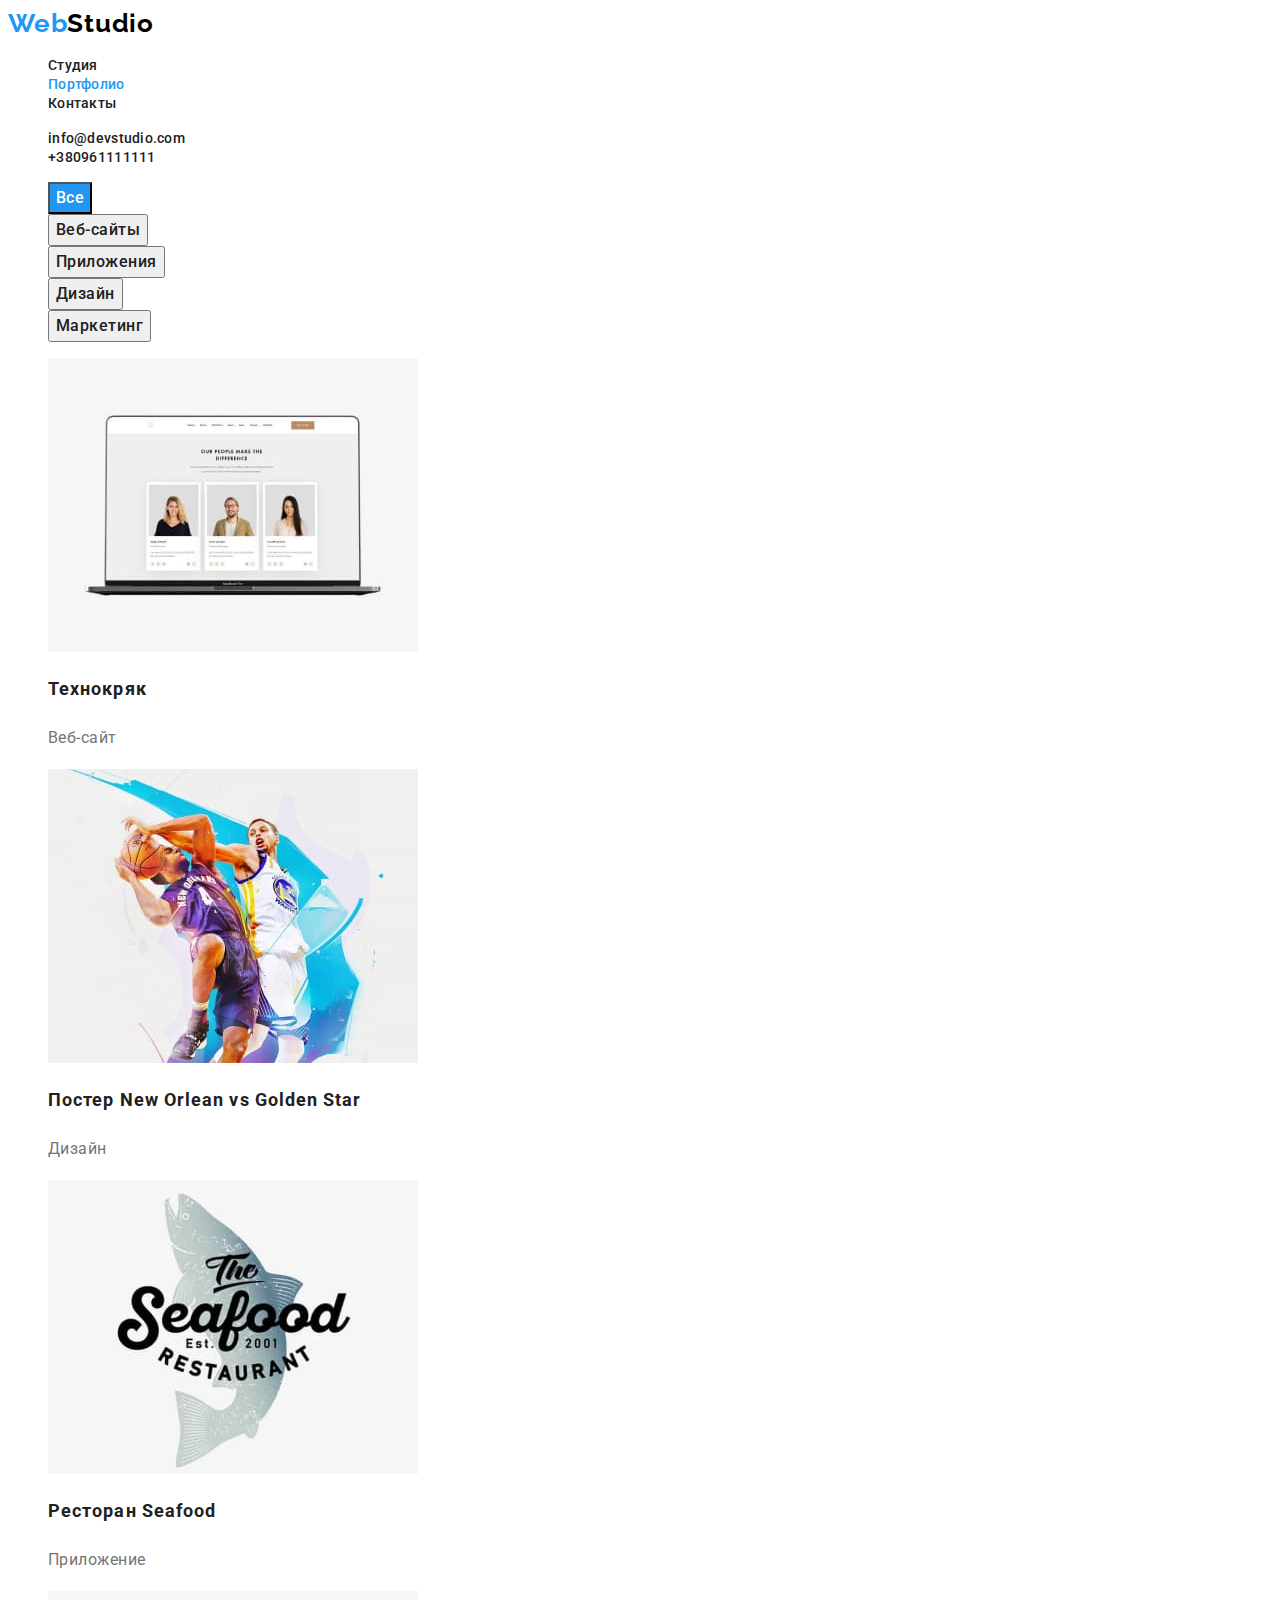
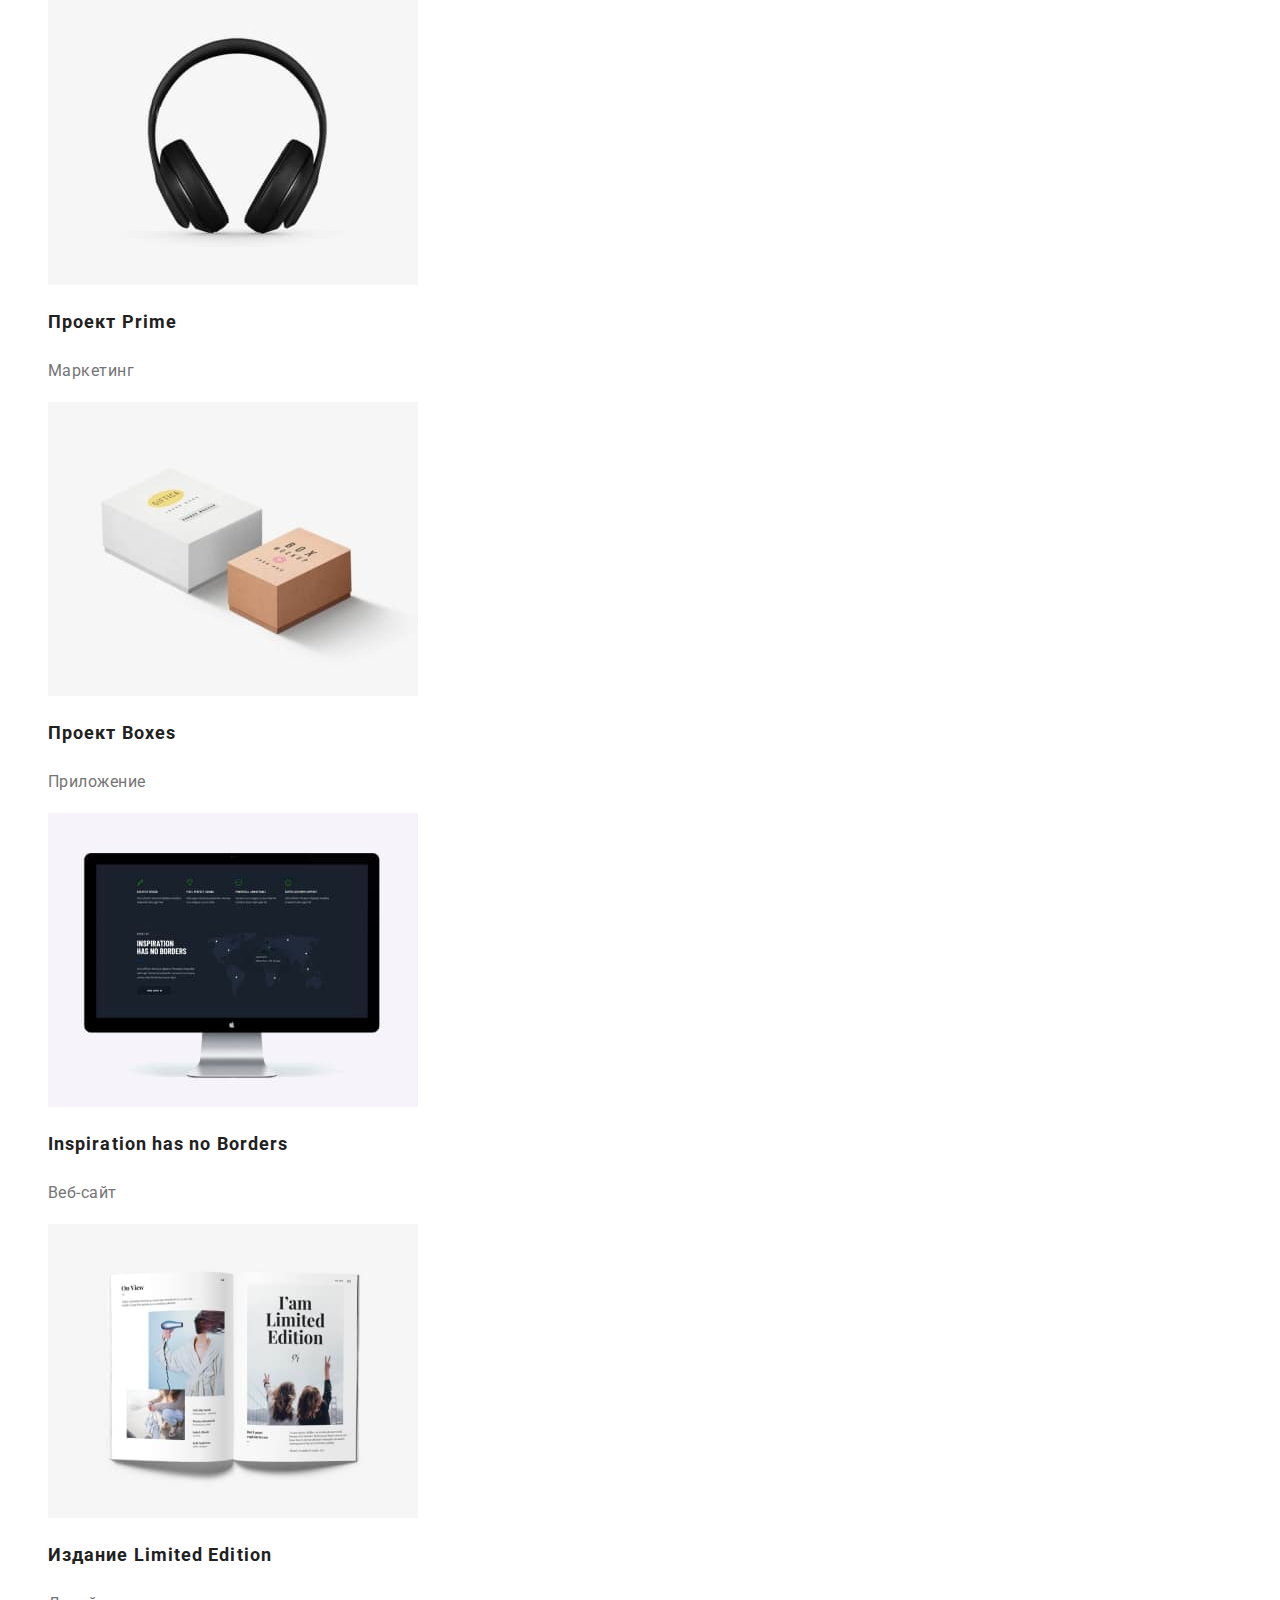
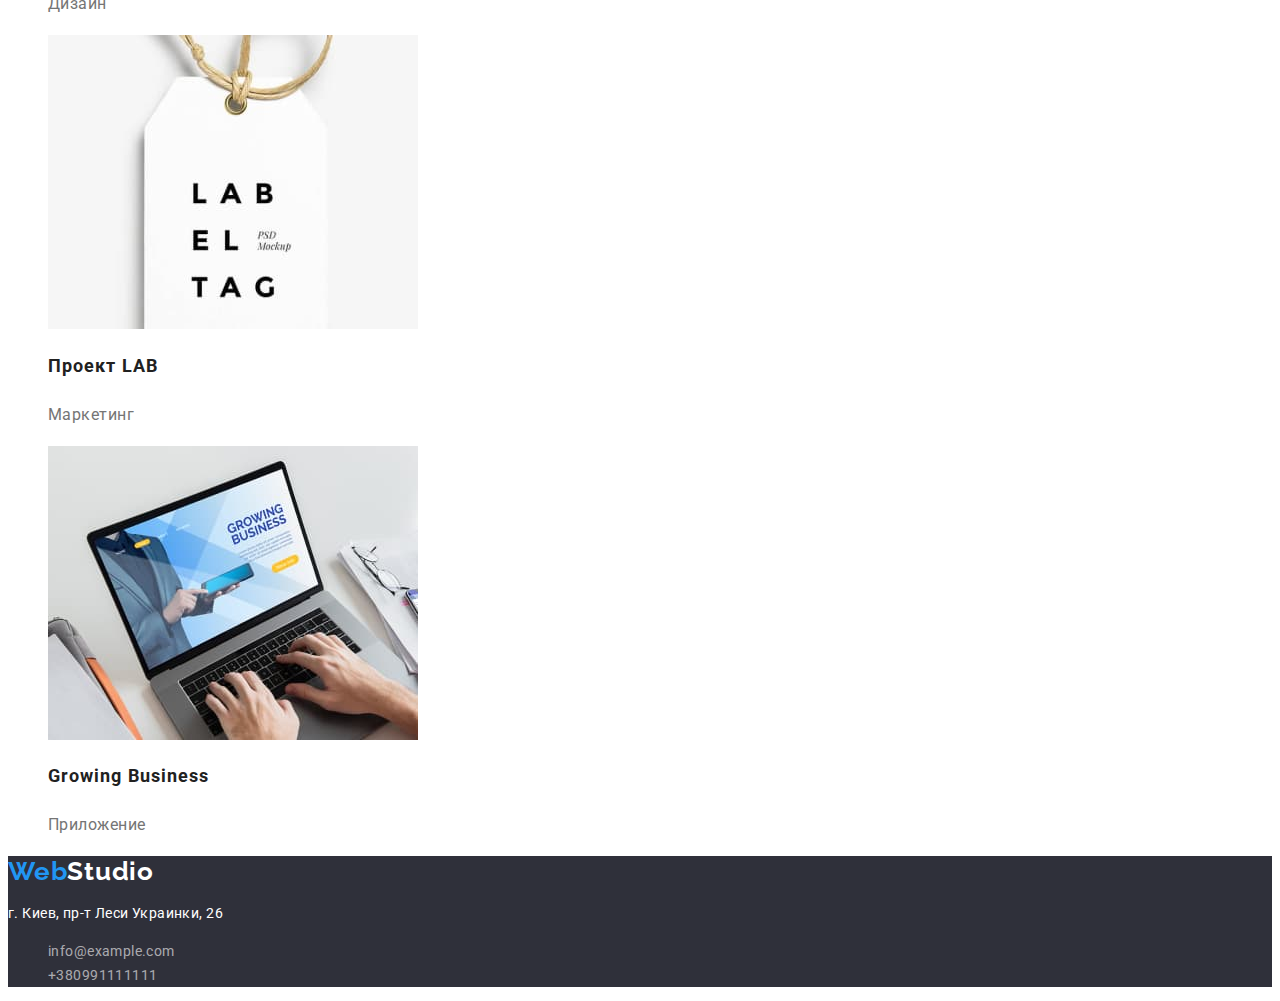
==== portfolio.html @ e76b8871 "Initial commit" ====
<!DOCTYPE html>
<html lang="ru">
  <head>
    <meta charset="UTF-8" />
    <meta http-equiv="X-UA-Compatible" content="IE=edge" />
    <meta name="viewport" content="width=device-width, initial-scale=1.0" />
    <title>Portfolio</title>
    <link rel="preconnect" href="https://fonts.googleapis.com" />
    <link rel="preconnect" href="https://fonts.gstatic.com" crossorigin />
    <link
      href="https://fonts.googleapis.com/css2?family=Montserrat:wght@400;700&family=Raleway:wght@700&family=Roboto:wght@400;500;700;900&display=swap"
      rel="stylesheet"
    />
    <link rel="stylesheet" href="./css/styles.css" />
  </head>
  <body>
    <!-- Шапка -->
    <header class="header">
      <nav class="header-nav">
        <a class="logo-accent logo" href="./index.html"
          >Web<span class="logo-dark logo">Studio</span></a
        >
        <ul class="header-list list">
          <li class="header-item">
            <a class="header-link link" href="./index.html">Студия</a>
          </li>
          <li class="header-item">
            <a
              class="header-link header-link-current link"
              href="./portfolio.html"
              >Портфолио</a
            >
          </li>
          <li class="header-item">
            <a class="header-link link" href="#contacts">Контакты</a>
          </li>
        </ul>
      </nav>
      <ul class="header-list list">
        <li class="header-item">
          <a class="header-link link" href="emailto:info@devstudio.com"
            >info@devstudio.com</a
          >
        </li>
        <li class="header-item">
          <a class="header-link link" href="tel:+380961111111">+380961111111</a>
        </li>
      </ul>
    </header>
    <main>
      <section>
        <h1 hidden>Виды услуг</h1>
        <ul class="filter-list list">
          <li>
            <button class="btn btn-link btn-link-current link" type="button">
              Все
            </button>
          </li>
          <li>
            <button class="btn btn-link link" type="button">Веб-сайты</button>
          </li>
          <li>
            <button class="btn btn-link link" type="button">Приложения</button>
          </li>
          <li>
            <button class="btn btn-link link" type="button">Дизайн</button>
          </li>
          <li>
            <button class="btn btn-link link" type="button">Маркетинг</button>
          </li>
        </ul>
        <ul class="list">
          <li>
            <a class="link" href="">
              <img
                src="./img/img-hw02/img.jpg"
                alt="работа команды"
                width="370"
              />
              <h2 class="subtitle">Технокряк</h2>
              <p class="subtitle-work">Веб-сайт</p>
            </a>
          </li>
          <li>
            <a class="link" href="">
              <img src="./img/img-hw02/img1.jpg" alt="постер NBA" width="370" />
              <h2 class="subtitle">Постер New Orlean vs Golden Star</h2>
              <p class="subtitle-work">Дизайн</p>
            </a>
          </li>
          <li>
            <a class="link" href="">
              <img
                src="./img/img-hw02/img2.jpg"
                alt="морской ресторан"
                width="370"
              />
              <h2 class="subtitle">Ресторан Seafood</h2>
              <p class="subtitle-work">Приложение</p>
            </a>
          </li>
          <li>
            <a class="link" href="">
              <img src="./img/img-hw02/img3.jpg" alt="наушники" width="370" />
              <h2 class="subtitle">Проект Prime</h2>
              <p class="subtitle-work">Маркетинг</p>
            </a>
          </li>
          <li>
            <a class="link" href="">
              <img
                src="./img/img-hw02/img4.jpg"
                alt="коробка для упаковки"
                width="370"
              />
              <h2 class="subtitle">Проект Boxes</h2>
              <p class="subtitle-work">Приложение</p>
            </a>
          </li>
          <li>
            <a class="link" href="">
              <img
                src="./img/img-hw02/img5.jpg"
                alt="монитор с картами"
                width="370"
              />
              <h2 class="subtitle">Inspiration has no Borders</h2>
              <p class="subtitle-work">Веб-сайт</p>
            </a>
          </li>
          <li>
            <a class="link" href="">
              <img src="./img/img-hw02/img6.jpg" alt="журнал" width="370" />
              <h2 class="subtitle">Издание Limited Edition</h2>
              <p class="subtitle-work">Дизайн</p>
            </a>
          </li>
          <li>
            <a class="link" href="">
              <img src="./img/img-hw02/img7.jpg" alt="бирка" width="370" />
              <h2 class="subtitle">Проект LAB</h2>
              <p class="subtitle-work">Маркетинг</p>
            </a>
          </li>
          <li>
            <a class="link" href="">
              <img src="./img/img-hw02/img8.jpg" alt="ноутбук" width="370" />
              <h2 class="subtitle">Growing Business</h2>
              <p class="subtitle-work">Приложение</p>
            </a>
          </li>
        </ul>
      </section>
    </main>
    <!--Футер-->
    <footer class="dark-bg">
      <a class="logo-accent logo" href="./index.html"
        >Web<span class="logo-light logo">Studio</span></a
      >
      <address class="address">
        <p>г. Киев, пр-т Леси Украинки, 26</p>
        <ul class="contacts-list list">
          <li class="contacts-item">
            <a class="contacts-link link" href="emailto:info@example.com"
              >info@example.com</a
            >
          </li>
          <li class="contacts-item">
            <a class="contacts-link link" href="tel:+380991111111"
              >+380991111111</a
            >
          </li>
        </ul>
      </address>
    </footer>
  </body>
</html>
---- css/styles.css ----
:root {
  /* fonts-змінні з шрифтами */
  --main-font: "Roboto", san-serif;
  --secondary-font: "Raleway", san-serif;

  /* text color */
  --main-txt-cl: #212121;
  --accent-txt-cl: #2196f3;

  /* bg colors */
  --light-bg-cl: #ffffff;
  /* others */
  --bg-medium-cl: #f5f4fa;
  --phone-cl: #757575;
  --hero-cl: #2f303a;
  --logo-dark-cl: #000000;
}
/*  */
body {
  font-family: var(--main-font);
  color: var(--main-txt-cl);
}

/* reset styles*/
.link {
  text-decoration: none;
  color: currentColor;
}
.list {
  list-style: none;
}

/* Base styles */
.hero-btn:hover,
.hero-btn:focus {
  color: var(--light-bg-cl);
  background-color: var(--accent-txt-cl);
  font-family: inherit;
  font-weight: 700;
  font-size: 16px;
  line-height: calc(30 / 16);
  letter-spacing: 0.06em;
  cursor: pointer;
}
.hero-btn {
  color: var(--light-bg-cl);
  background-color: var(--accent-txt-cl);
  font-family: inherit;
  font-weight: 700;
  font-size: 16px;
  line-height: calc(30 / 16);
  letter-spacing: 0.06em;
}

.btn {
  font-family: inherit;
  cursor: pointer;
  font-weight: 500;
  font-size: 16px;
  line-height: calc(26 / 16);
  letter-spacing: 0.03em;
}
.btn-link:hover,
.btn-link:focus {
  color: var(--light-bg-cl);
  background-color: var(--accent-txt-cl);
}
.btn-link-current {
  color: var(--light-bg-cl);
  background-color: var(--accent-txt-cl);
}
/* Header section */
.header {
  color: var(--main-txt-cl);
  background-color: var(--light-bg-cl);
}
.header-link {
  font-weight: 500;
  font-size: 14px;
  line-height: calc(16 / 14);
  letter-spacing: 0.02em;
  color: var(--main-txt-cl);
}
.header-link-current {
  color: var(--accent-txt-cl);
}
.header-phone {
  font-weight: 500;
  font-size: 14px;
  line-height: calc(16 / 14);
  letter-spacing: 0.02em;
  color: var(--phone-cl);
}

.header-link:hover,
.header-link:focus {
  color: var(--accent-txt-cl);
}

.title {
  text-transform: uppercase;
}
.hero {
  background-color: var(--hero-cl);
}
.hero-title {
  font-weight: 900;
  font-size: 44px;
  line-height: calc(60 / 44);
  letter-spacing: 0.06em;
  text-transform: uppercase;
  color: var(--light-bg-cl);
}
/* section */

.section-title {
  font-weight: 700;
  font-size: 36px;
  line-height: calc(42 / 36);
  letter-spacing: 0.03em;
  color: var(--main-txt-cl);
}
.title {
  font-weight: 700;
  font-size: 14px;
  line-height: calc(16 / 14);
  letter-spacing: 0.03em;
  text-transform: uppercase;
  color: var(--main-txt-cl);
}

.title-text {
  font-size: 14px;
  line-height: calc(24 / 14);
  letter-spacing: 0.03em;
  color: var(--phone-cl);
}
.team-item {
  font-weight: 500;
  font-size: 16px;
  line-height: calc(19 / 16);
  letter-spacing: 0.03em;
  color: var(--main-txt-cl);
}

.team-text {
  line-height: calc(19 / 16);
  letter-spacing: 0.03em;
  color: var(--phone-cl);
}

.team-list {
  background-color: var(--bg-medium-cl);
}
.subtitle {
  font-weight: 700;
  font-size: 18px;
  line-height: calc(36 / 18);
  letter-spacing: 0.06em;
  color: var(--main-txt-cl);
}

.subtitle-work {
  line-height: calc(30 / 16);
  letter-spacing: 0.03em;
  color: var(--phone-cl);
}
/* logo */
.logo {
  font-weight: 700;
  font-size: 26px;
  line-height: calc(31 / 26);
  letter-spacing: 0.03em;
}
.logo-accent {
  font-family: "Raleway", sans-serif;
  font-weight: 700;
  color: var(--accent-txt-cl);
  text-decoration: none;
}
.logo-dark {
  color: var(--logo-dark-cl);
}
.logo-light {
  color: var(--light-bg-cl);
}

.address {
  font-style: normal;
  font-weight: 400;
  font-size: 14px;
  line-height: calc(24 / 14);
  letter-spacing: 0.03em;
  color: var(--light-bg-cl);
}

.contacts-link {
  color: rgba(255, 255, 255, 0.6);
}

.dark-bg {
  background-color: var(--hero-cl);
}
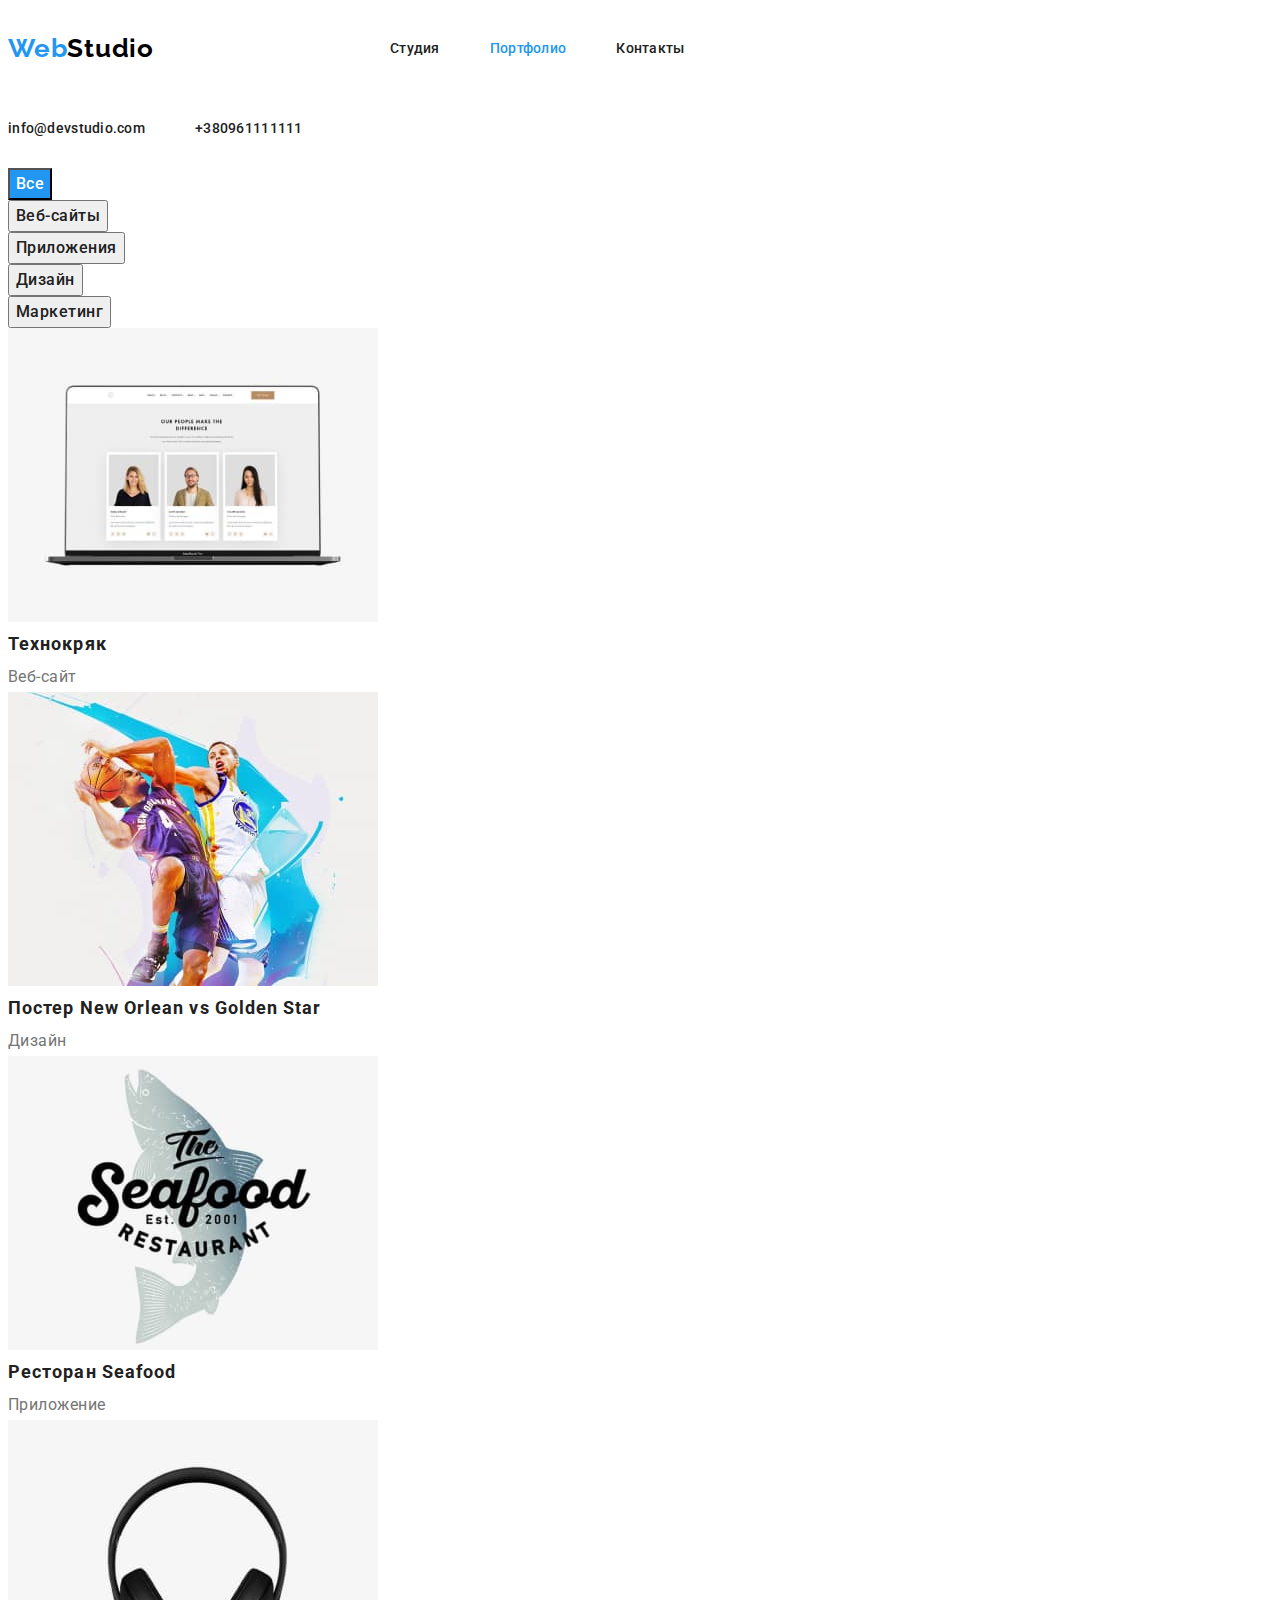
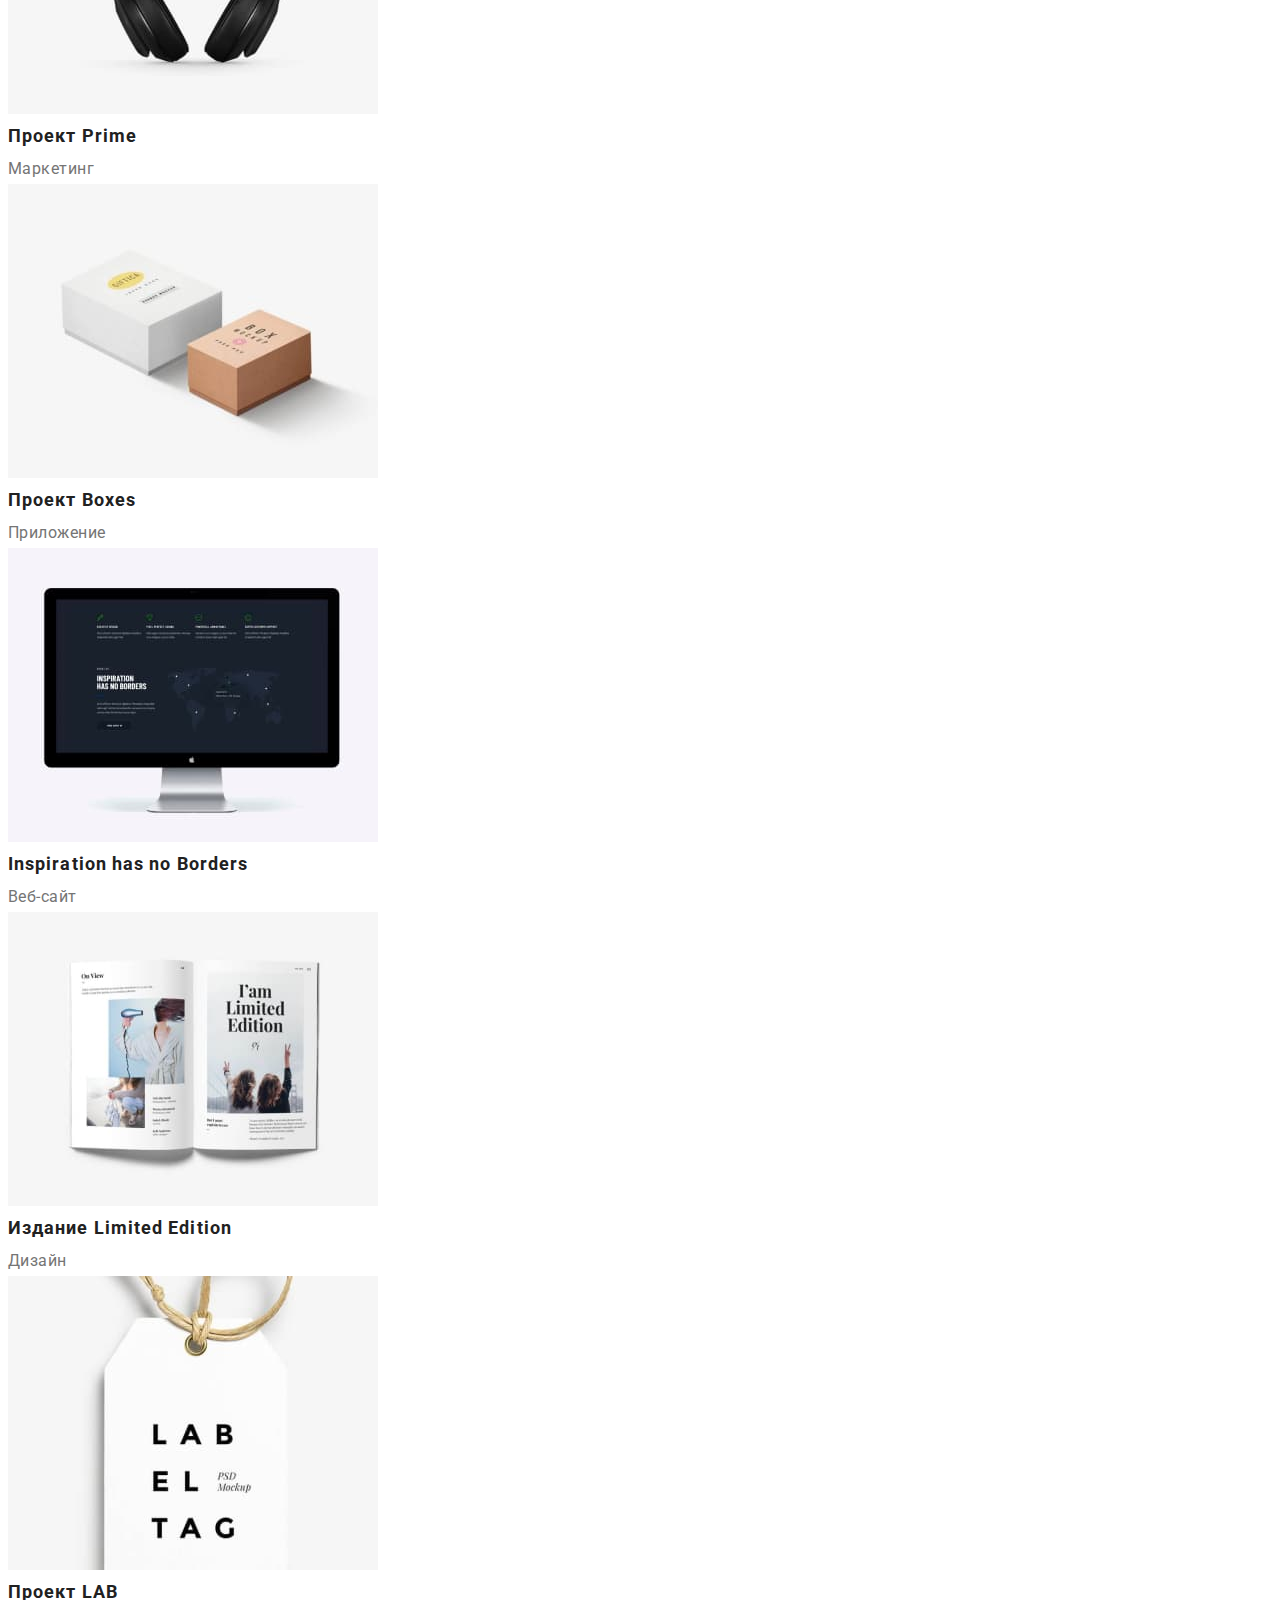
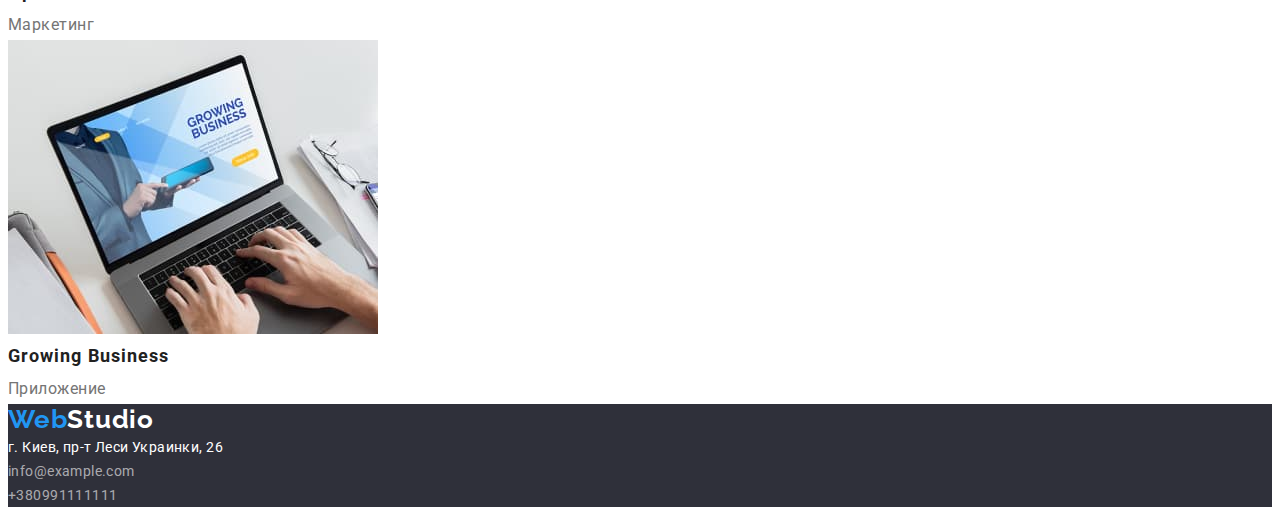
==== commit 72a82dff: "hw03" ====
--- a/portfolio.html
+++ b/portfolio.html
@@ -5,6 +5,9 @@
     <meta http-equiv="X-UA-Compatible" content="IE=edge" />
     <meta name="viewport" content="width=device-width, initial-scale=1.0" />
     <title>Portfolio</title>
+    <link rel="stylesheet" href="https://cdnjs.cloudflare.com/ajax/libs/modern-normalize/1.1.0/modern-normalize.min.css"
+      integrity="sha512-wpPYUAdjBVSE4KJnH1VR1HeZfpl1ub8YT/NKx4PuQ5NmX2tKuGu6U/JRp5y+Y8XG2tV+wKQpNHVUX03MfMFn9Q=="
+      crossorigin="anonymous" referrerpolicy="no-referrer" />
     <link rel="preconnect" href="https://fonts.googleapis.com" />
     <link rel="preconnect" href="https://fonts.gstatic.com" crossorigin />
     <link
--- a/css/styles.css
+++ b/css/styles.css
@@ -28,11 +28,27 @@
 }
 .list {
   list-style: none;
+  padding: 0;
+  margin: 0;
 }
 
 /* Base styles */
-.hero-btn:hover,
-.hero-btn:focus {
+.container{
+  width: 1200px;
+  padding-left: 15px;
+  padding-right: 15px;
+  margin-left: auto;
+  margin-right: auto;
+
+  outline: 2px solid red;
+  outline-offset: -2px;
+}
+
+.hero-btn {
+  min-width: 200px;
+    min-height: 50px;
+    padding: 10px 32px;
+    border-radius: 4px;
   color: var(--light-bg-cl);
   background-color: var(--accent-txt-cl);
   font-family: inherit;
@@ -40,19 +56,11 @@
   font-size: 16px;
   line-height: calc(30 / 16);
   letter-spacing: 0.06em;
-  cursor: pointer;
-}
-.hero-btn {
-  color: var(--light-bg-cl);
-  background-color: var(--accent-txt-cl);
-  font-family: inherit;
-  font-weight: 700;
-  font-size: 16px;
-  line-height: calc(30 / 16);
-  letter-spacing: 0.06em;
+    cursor: pointer;
 }
 
 .btn {
+ 
   font-family: inherit;
   cursor: pointer;
   font-weight: 500;
@@ -60,6 +68,7 @@
   line-height: calc(26 / 16);
   letter-spacing: 0.03em;
 }
+
 .btn-link:hover,
 .btn-link:focus {
   color: var(--light-bg-cl);
@@ -74,7 +83,59 @@
   color: var(--main-txt-cl);
   background-color: var(--light-bg-cl);
 }
+
+/* logo */
+.logo {
+  display: flex;
+  align-items: center;
+  padding-right: 93px;
+  font-weight: 700;
+  font-size: 26px;
+  line-height: calc(31 / 26);
+  letter-spacing: 0.03em;
+ 
+}
+
+.logo-accent {
+  font-family: "Raleway", sans-serif;
+  font-weight: 700;
+  color: var(--accent-txt-cl);
+  text-decoration: none;
+}
+
+.logo-dark {
+  color: var(--logo-dark-cl);
+}
+
+.logo-light {
+  color: var(--light-bg-cl);
+}
+
+.header-container{
+  display: flex;
+  align-items: center;
+    flex-direction: row;
+    align-items: center;
+}
+
+.header-nav{
+  display: flex;
+  margin-right:auto;
+  gap: 50px;
+  align-items: center;
+    flex-direction: row;
+
+}
+
+.header-list{
+  display: flex;
+  gap: 50px;
+}
+
 .header-link {
+  display: block;
+  padding-top: 32px;
+  padding-bottom: 32px;
   font-weight: 500;
   font-size: 14px;
   line-height: calc(16 / 14);
@@ -85,6 +146,7 @@
   color: var(--accent-txt-cl);
 }
 .header-phone {
+    margin-right: 40px;
   font-weight: 500;
   font-size: 14px;
   line-height: calc(16 / 14);
@@ -103,21 +165,40 @@
 .hero {
   background-color: var(--hero-cl);
 }
-.hero-title {
+.hero-title{
+  display:flex;
+  padding: 199px 464px 281px 440px;
+text-align: center;
+margin: 0;
   font-weight: 900;
   font-size: 44px;
   line-height: calc(60 / 44);
+
   letter-spacing: 0.06em;
   text-transform: uppercase;
   color: var(--light-bg-cl);
 }
+
+.visually-hidden{
+  visibility: hidden;
+}
 /* section */
+
+.section-list{
+  display: flex;
+  gap: 30px;
+  margin: 0;
+  padding-bottom: 94px;
+      flex-direction: row;
+        justify-content: center;
+}
 
 .section-title {
   font-weight: 700;
   font-size: 36px;
   line-height: calc(42 / 36);
   letter-spacing: 0.03em;
+  text-align: center;
   color: var(--main-txt-cl);
 }
 .title {
@@ -135,6 +216,7 @@
   letter-spacing: 0.03em;
   color: var(--phone-cl);
 }
+
 .team-item {
   font-weight: 500;
   font-size: 16px;
@@ -150,6 +232,12 @@
 }
 
 .team-list {
+  display: flex;
+  flex-direction: row;
+   justify-content: center;
+  gap: 30px;
+  padding: 94px 94px;
+  margin: 0;
   background-color: var(--bg-medium-cl);
 }
 .subtitle {
@@ -165,25 +253,6 @@
   letter-spacing: 0.03em;
   color: var(--phone-cl);
 }
-/* logo */
-.logo {
-  font-weight: 700;
-  font-size: 26px;
-  line-height: calc(31 / 26);
-  letter-spacing: 0.03em;
-}
-.logo-accent {
-  font-family: "Raleway", sans-serif;
-  font-weight: 700;
-  color: var(--accent-txt-cl);
-  text-decoration: none;
-}
-.logo-dark {
-  color: var(--logo-dark-cl);
-}
-.logo-light {
-  color: var(--light-bg-cl);
-}
 
 .address {
   font-style: normal;
@@ -201,3 +270,29 @@
 .dark-bg {
   background-color: var(--hero-cl);
 }
+
+/* Work 3 */
+
+/* Частковий ресет стилей браузера start*/
+a {
+  text-decoration: none;
+  color: currentColor;
+}
+
+h1,
+h2,
+h3,
+h4,
+h5,
+h6,
+p {
+  margin: 0;
+}
+ul,
+ol {
+  list-style: none;
+  padding: 0;
+  margin: 0;
+}
+
+/* Частковий ресет стилей браузера end */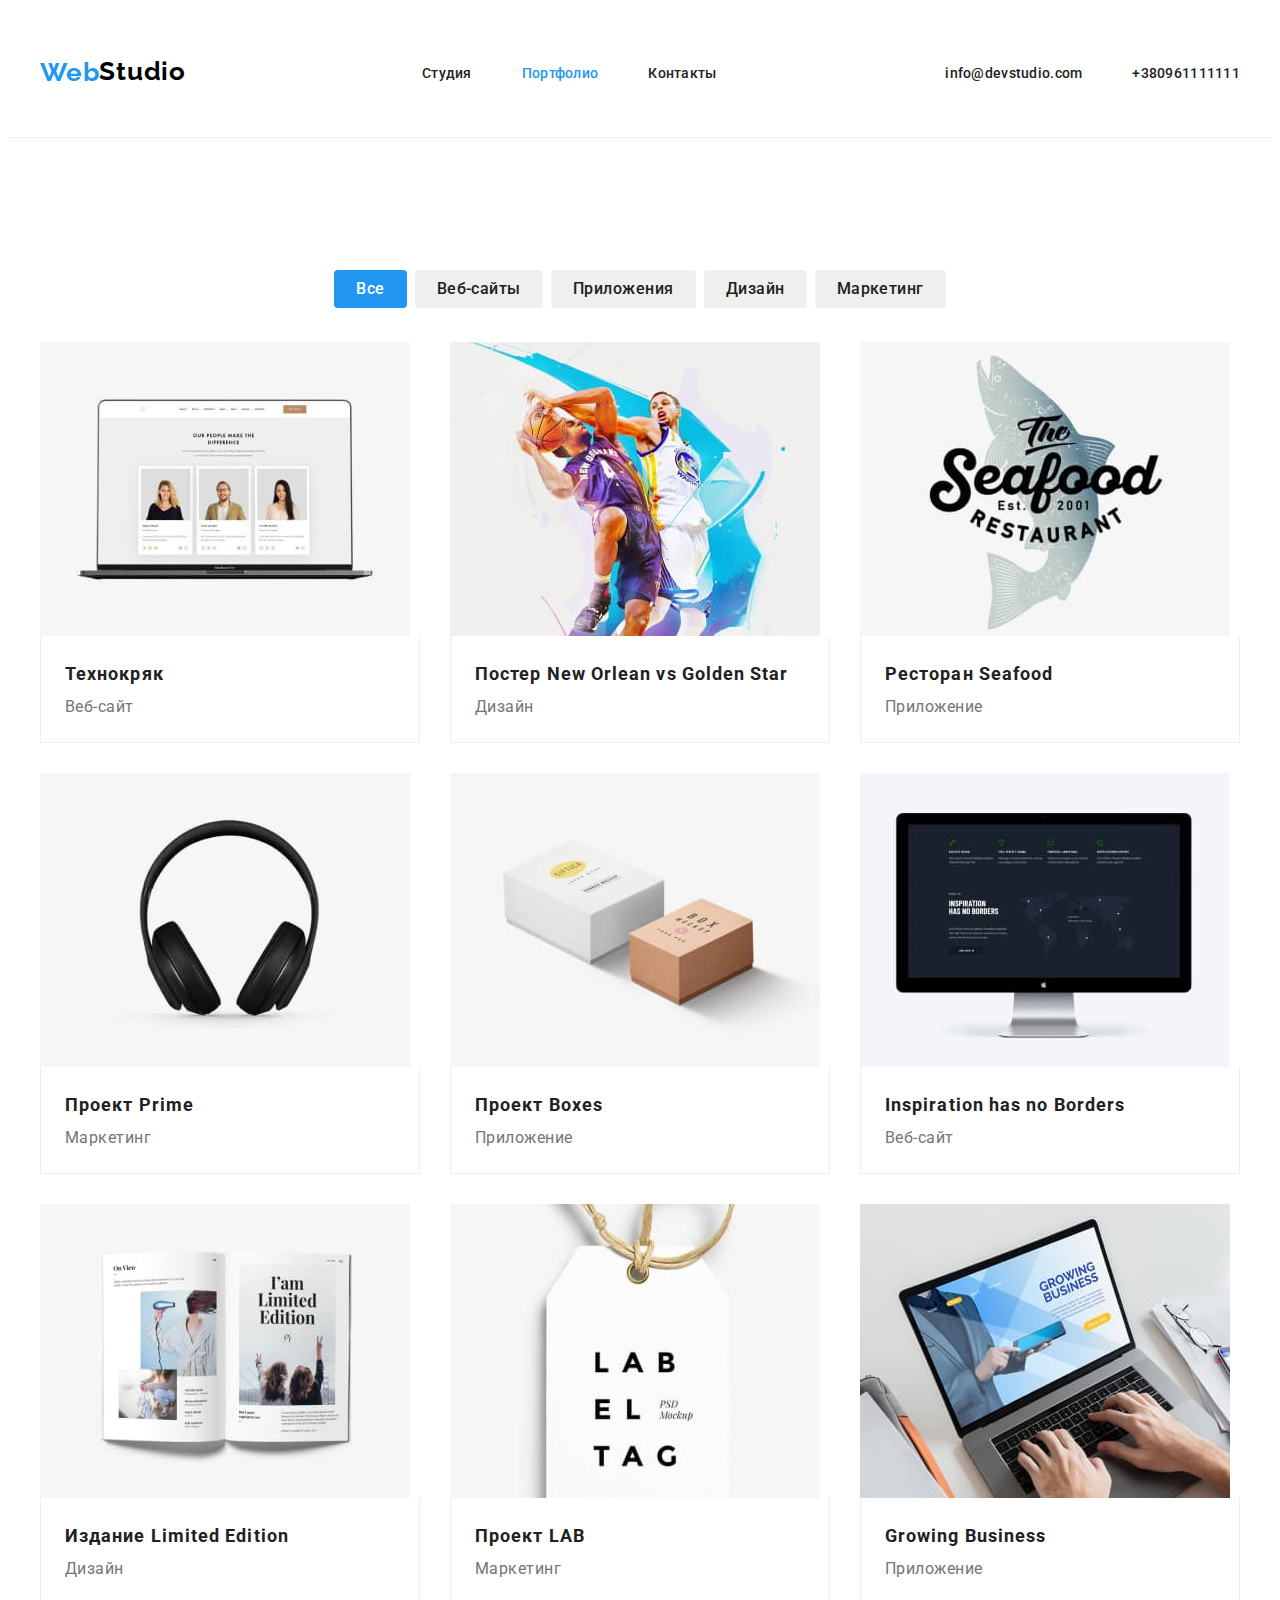
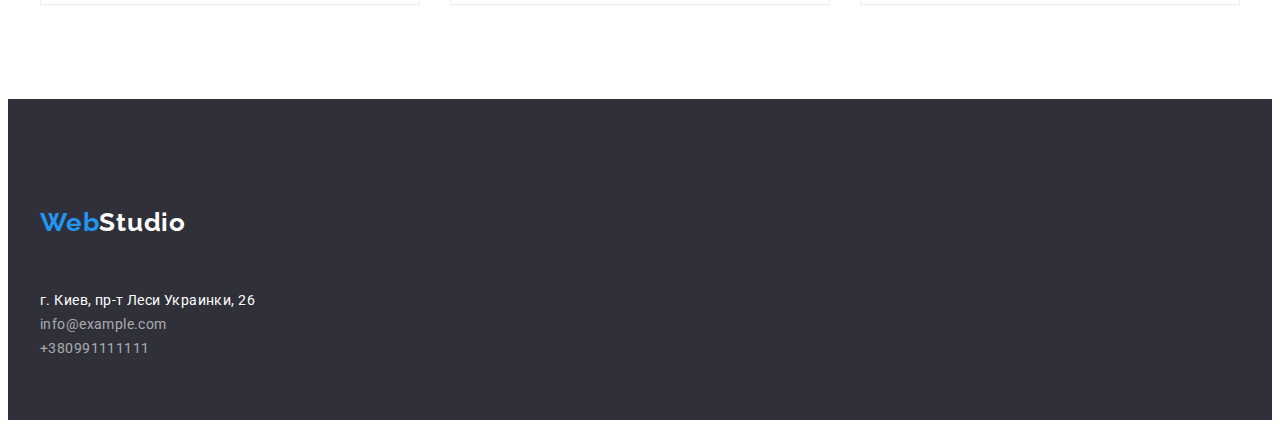
==== commit ec8a4cd4: "edit" ====
--- a/portfolio.html
+++ b/portfolio.html
@@ -19,6 +19,7 @@
   <body>
     <!-- Шапка -->
     <header class="header">
+      <div class="container header-container">
       <nav class="header-nav">
         <a class="logo-accent logo" href="./index.html"
           >Web<span class="logo-dark logo">Studio</span></a
@@ -49,10 +50,12 @@
           <a class="header-link link" href="tel:+380961111111">+380961111111</a>
         </li>
       </ul>
+      </div>
     </header>
     <main>
-      <section>
-        <h1 hidden>Виды услуг</h1>
+      <section class="section">
+        <div class="container">
+        <h1 class="visually-hidden">Виды услуг</h1>
         <ul class="filter-list list">
           <li>
             <button class="btn btn-link btn-link-current link" type="button">
@@ -72,109 +75,115 @@
             <button class="btn btn-link link" type="button">Маркетинг</button>
           </li>
         </ul>
-        <ul class="list">
-          <li>
+        <ul class="portfolio-list list card-set">
+          <li class="card-set-item">
             <a class="link" href="">
               <img
                 src="./img/img-hw02/img.jpg"
                 alt="работа команды"
                 width="370"
               />
+              <div class="work-wrapper">
               <h2 class="subtitle">Технокряк</h2>
               <p class="subtitle-work">Веб-сайт</p>
-            </a>
-          </li>
-          <li>
-            <a class="link" href="">
-              <img src="./img/img-hw02/img1.jpg" alt="постер NBA" width="370" />
-              <h2 class="subtitle">Постер New Orlean vs Golden Star</h2>
-              <p class="subtitle-work">Дизайн</p>
-            </a>
-          </li>
-          <li>
-            <a class="link" href="">
-              <img
-                src="./img/img-hw02/img2.jpg"
-                alt="морской ресторан"
-                width="370"
-              />
-              <h2 class="subtitle">Ресторан Seafood</h2>
-              <p class="subtitle-work">Приложение</p>
-            </a>
-          </li>
-          <li>
-            <a class="link" href="">
-              <img src="./img/img-hw02/img3.jpg" alt="наушники" width="370" />
-              <h2 class="subtitle">Проект Prime</h2>
-              <p class="subtitle-work">Маркетинг</p>
-            </a>
-          </li>
-          <li>
-            <a class="link" href="">
-              <img
-                src="./img/img-hw02/img4.jpg"
-                alt="коробка для упаковки"
-                width="370"
-              />
-              <h2 class="subtitle">Проект Boxes</h2>
-              <p class="subtitle-work">Приложение</p>
-            </a>
-          </li>
-          <li>
-            <a class="link" href="">
-              <img
-                src="./img/img-hw02/img5.jpg"
-                alt="монитор с картами"
-                width="370"
-              />
-              <h2 class="subtitle">Inspiration has no Borders</h2>
-              <p class="subtitle-work">Веб-сайт</p>
-            </a>
-          </li>
-          <li>
-            <a class="link" href="">
-              <img src="./img/img-hw02/img6.jpg" alt="журнал" width="370" />
-              <h2 class="subtitle">Издание Limited Edition</h2>
-              <p class="subtitle-work">Дизайн</p>
-            </a>
-          </li>
-          <li>
-            <a class="link" href="">
-              <img src="./img/img-hw02/img7.jpg" alt="бирка" width="370" />
-              <h2 class="subtitle">Проект LAB</h2>
-              <p class="subtitle-work">Маркетинг</p>
-            </a>
-          </li>
-          <li>
-            <a class="link" href="">
-              <img src="./img/img-hw02/img8.jpg" alt="ноутбук" width="370" />
-              <h2 class="subtitle">Growing Business</h2>
-              <p class="subtitle-work">Приложение</p>
-            </a>
-          </li>
-        </ul>
-      </section>
-    </main>
-    <!--Футер-->
-    <footer class="dark-bg">
-      <a class="logo-accent logo" href="./index.html"
-        >Web<span class="logo-light logo">Studio</span></a
-      >
-      <address class="address">
-        <p>г. Киев, пр-т Леси Украинки, 26</p>
-        <ul class="contacts-list list">
-          <li class="contacts-item">
-            <a class="contacts-link link" href="emailto:info@example.com"
-              >info@example.com</a
-            >
-          </li>
-          <li class="contacts-item">
-            <a class="contacts-link link" href="tel:+380991111111"
-              >+380991111111</a
-            >
-          </li>
-        </ul>
-      </address>
-    </footer>
-  </body>
-</html>
+                  </a>
+                  </div>
+                  </li>
+                  <li class="card-set-item">
+                    <a class="link" href="">
+                      <img src="./img/img-hw02/img1.jpg" alt="постер NBA" width="370" />
+                      <div class="work-wrapper">
+                        <h2 class="subtitle">Постер New Orlean vs Golden Star</h2>
+                        <p class="subtitle-work">Дизайн</p> 
+                    </a>
+                    </div>
+                  </li>
+                  <li class="card-set-item">
+                    <a class="link" href="">
+                      <img src="./img/img-hw02/img2.jpg" alt="морской ресторан" width="370" />
+                      <div class="work-wrapper">
+                        <h2 class="subtitle">Ресторан Seafood</h2>
+                        <p class="subtitle-work">Приложение</p>
+                    </a>
+                    </div>
+                  </li>
+                  <li class="card-set-item">
+                    <a class="link" href="">
+                      <img src="./img/img-hw02/img3.jpg" alt="наушники" width="370" />
+                      <div class="work-wrapper">
+                        <h2 class="subtitle">Проект Prime</h2>
+                        <p class="subtitle-work">Маркетинг</p>
+                    </a>
+                    </div>
+                  </li>
+                  <li class="card-set-item">
+                    <a class="link" href="">
+                      <img src="./img/img-hw02/img4.jpg" alt="коробка для упаковки" width="370" />
+                      <div class="work-wrapper">
+                        <h2 class="subtitle">Проект Boxes</h2>
+                        <p class="subtitle-work">Приложение</p>
+                    </a>
+                    </div>
+                  </li>
+                  <li class="card-set-item">
+                    <a class="link" href="">
+                      <img src="./img/img-hw02/img5.jpg" alt="монитор с картами" width="370" />
+                      <div class="work-wrapper">
+                        <h2 class="subtitle">Inspiration has no Borders</h2>
+                        <p class="subtitle-work">Веб-сайт</p>
+                    </a>
+                    </div>
+                  </li>
+                  <li class="card-set-item">
+                    <a class="link" href="">
+                      <img src="./img/img-hw02/img6.jpg" alt="журнал" width="370" />
+                      <div class="work-wrapper">
+                        <h2 class="subtitle">Издание Limited Edition</h2>
+                        <p class="subtitle-work">Дизайн</p>
+                    </a>
+                    </div>
+                  </li>
+                  <li class="card-set-item">
+                    <a class="link" href="">
+                      <img src="./img/img-hw02/img7.jpg" alt="бирка" width="370" />
+                      <div class="work-wrapper">
+                        <h2 class="subtitle">Проект LAB</h2>
+                        <p class="subtitle-work">Маркетинг</p>
+                    </a>
+                    </div>
+                  </li>
+                  <li class="card-set-item">
+                    <a class="link" href="">
+                      <img src="./img/img-hw02/img8.jpg" alt="ноутбук" width="370" />
+                      <div class="work-wrapper">
+                        <h2 class="subtitle">Growing Business</h2>
+                        <p class="subtitle-work">Приложение</p>
+                    </a>
+                    </div>
+                  </li>
+                  </ul>
+                  </div>
+                </section>
+              </main>
+              <!--Футер-->
+              <footer class="dark-bg">
+                <div class="container footer-container">
+                  <a class="logo-accent logo" href="./index.html">Web<span class="logo-light logo">Studio</span></a>
+                  <address class="address">
+                    <p>г. Киев, пр-т Леси Украинки, 26</p>
+                    <ul class="contacts-list list">
+                      <li class="contacts-item">
+                        <a class="contacts-link link" href="emailto:info@example.com">info@example.com</a>
+                      </li>
+                      <li class="contacts-item">
+                        <a class="contacts-link link" href="tel:+380991111111">+380991111111</a>
+                      </li>
+                    </ul>
+                  </address>
+                </div>
+              </footer>
+            </body>
+            
+            </html>
+
+   
--- a/css/styles.css
+++ b/css/styles.css
@@ -14,6 +14,8 @@
   --phone-cl: #757575;
   --hero-cl: #2f303a;
   --logo-dark-cl: #000000;
+  --indent: 30px;
+  --items: 4;
 }
 /*  */
 body {
@@ -33,22 +35,22 @@
 }
 
 /* Base styles */
-.container{
+.container {
   width: 1200px;
   padding-left: 15px;
   padding-right: 15px;
   margin-left: auto;
   margin-right: auto;
-
-  outline: 2px solid red;
-  outline-offset: -2px;
+  /* 
+   outline: 2px solid red;
+  outline-offset: -2px;  */
 }
 
 .hero-btn {
   min-width: 200px;
-    min-height: 50px;
-    padding: 10px 32px;
-    border-radius: 4px;
+  min-height: 50px;
+  padding: 10px 32px;
+  cursor: pointer;
   color: var(--light-bg-cl);
   background-color: var(--accent-txt-cl);
   font-family: inherit;
@@ -56,11 +58,11 @@
   font-size: 16px;
   line-height: calc(30 / 16);
   letter-spacing: 0.06em;
-    cursor: pointer;
+  background: #2196f3;
+  border-radius: 4px;
 }
 
 .btn {
- 
   font-family: inherit;
   cursor: pointer;
   font-weight: 500;
@@ -69,6 +71,17 @@
   letter-spacing: 0.03em;
 }
 
+.btn-link {
+  padding: 6px 22px;
+  color: #212121;
+  border: none;
+  font-family: inherit;
+  cursor: pointer;
+  font-weight: 500;
+  font-size: 16px;
+  line-height: 1.62;
+  border-radius: 4px;
+}
 .btn-link:hover,
 .btn-link:focus {
   color: var(--light-bg-cl);
@@ -82,18 +95,23 @@
 .header {
   color: var(--main-txt-cl);
   background-color: var(--light-bg-cl);
+  border: 1px solid #ececec;
+  border-top: none;
+  border-right: none;
+  border-left: none;
 }
 
 /* logo */
 .logo {
   display: flex;
   align-items: center;
-  padding-right: 93px;
+  margin-right: 93px;
+  padding-top: 24px;
+  padding-bottom: 25px;
   font-weight: 700;
   font-size: 26px;
   line-height: calc(31 / 26);
   letter-spacing: 0.03em;
- 
 }
 
 .logo-accent {
@@ -111,23 +129,22 @@
   color: var(--light-bg-cl);
 }
 
-.header-container{
+.header-container {
   display: flex;
   align-items: center;
-    flex-direction: row;
-    align-items: center;
-}
-
-.header-nav{
-  display: flex;
-  margin-right:auto;
+  flex-direction: row;
+  align-items: center;
+}
+
+.header-nav {
+  display: flex;
+  margin-right: auto;
   gap: 50px;
   align-items: center;
-    flex-direction: row;
-
-}
-
-.header-list{
+  flex-direction: row;
+}
+
+.header-list {
   display: flex;
   gap: 50px;
 }
@@ -146,7 +163,7 @@
   color: var(--accent-txt-cl);
 }
 .header-phone {
-    margin-right: 40px;
+  margin-right: 40px;
   font-weight: 500;
   font-size: 14px;
   line-height: calc(16 / 14);
@@ -162,14 +179,20 @@
 .title {
   text-transform: uppercase;
 }
-.hero {
+.hero-section {
+  padding-top: 200px;
+  padding-bottom: 200px;
+  text-align: center;
+
   background-color: var(--hero-cl);
 }
-.hero-title{
-  display:flex;
-  padding: 199px 464px 281px 440px;
-text-align: center;
-margin: 0;
+.hero-title {
+  margin-right: auto;
+  margin-bottom: 30px;
+  margin-left: auto;
+  width: 696px;
+
+  text-align: center;
   font-weight: 900;
   font-size: 44px;
   line-height: calc(60 / 44);
@@ -179,21 +202,37 @@
   color: var(--light-bg-cl);
 }
 
-.visually-hidden{
+.visually-hidden {
   visibility: hidden;
 }
+/* Card set */
+.card-set {
+  display: flex;
+  flex-wrap: wrap;
+  gap: var(--indent);
+}
+.card-set-item {
+  flex-basis: calc((100% - var(--indent) * (var(--items) - 1)) / var(--items));
+}
+
 /* section */
-
-.section-list{
+.section {
+  padding-top: 94px;
+  padding-bottom: 94px;
+  margin: 0;
+}
+
+.section-list {
   display: flex;
   gap: 30px;
   margin: 0;
   padding-bottom: 94px;
-      flex-direction: row;
-        justify-content: center;
+  flex-direction: row;
+  justify-content: center;
 }
 
 .section-title {
+  margin-bottom: 50px;
   font-weight: 700;
   font-size: 36px;
   line-height: calc(42 / 36);
@@ -217,7 +256,12 @@
   color: var(--phone-cl);
 }
 
+.team-section {
+  background-color: #f5f4fa;
+}
 .team-item {
+  /* flex-basis: calc((100% - 30px * 3) / 4); */
+  margin: 15px;
   font-weight: 500;
   font-size: 16px;
   line-height: calc(19 / 16);
@@ -233,12 +277,29 @@
 
 .team-list {
   display: flex;
-  flex-direction: row;
-   justify-content: center;
-  gap: 30px;
-  padding: 94px 94px;
-  margin: 0;
+  gap: var(--indent);
+
   background-color: var(--bg-medium-cl);
+}
+.team-wrapper {
+  border-top: none;
+  padding-top: 30px;
+  padding-bottom: 30px;
+  padding-left: 5px;
+  padding-right: 5px;
+  text-align: center;
+  background-color: #ffffff;
+  box-shadow: 0px 1px 3px rgba(0, 0, 0, 0.12), 0px 1px 1px rgba(0, 0, 0, 0.14),
+    0px 2px 1px rgba(0, 0, 0, 0.2);
+  border-radius: 0px 0px 4px 4px;
+}
+.work-wrapper {
+  padding-top: 20px;
+  padding-bottom: 20px;
+  padding-left: 24px;
+  padding-right: 24px;
+  border: 1px solid #eeeeee;
+  border-top: none;
 }
 .subtitle {
   font-weight: 700;
@@ -255,6 +316,7 @@
 }
 
 .address {
+  gap: 9px;
   font-style: normal;
   font-weight: 400;
   font-size: 14px;
@@ -294,5 +356,35 @@
   padding: 0;
   margin: 0;
 }
-
-/* Частковий ресет стилей браузера end */+img {
+  display: block;
+}
+
+/* Частковий ресет стилей браузера end */
+
+.portfolio-list {
+  display: flex;
+  justify-content: center;
+  margin: 0;
+  --items: 3;
+}
+.filter-list {
+  display: flex;
+  gap: 8px;
+  justify-content: center;
+  text-align: center;
+  margin-bottom: 34px;
+  font-family: inherit;
+  cursor: pointer;
+  border-radius: 4px;
+}
+
+.footer-container {
+  padding-top: 60px;
+  padding-bottom: 60px;
+}
+.footer-logo {
+  display: flex;
+  align-items: baseline;
+  padding-bottom: 20px;
+}
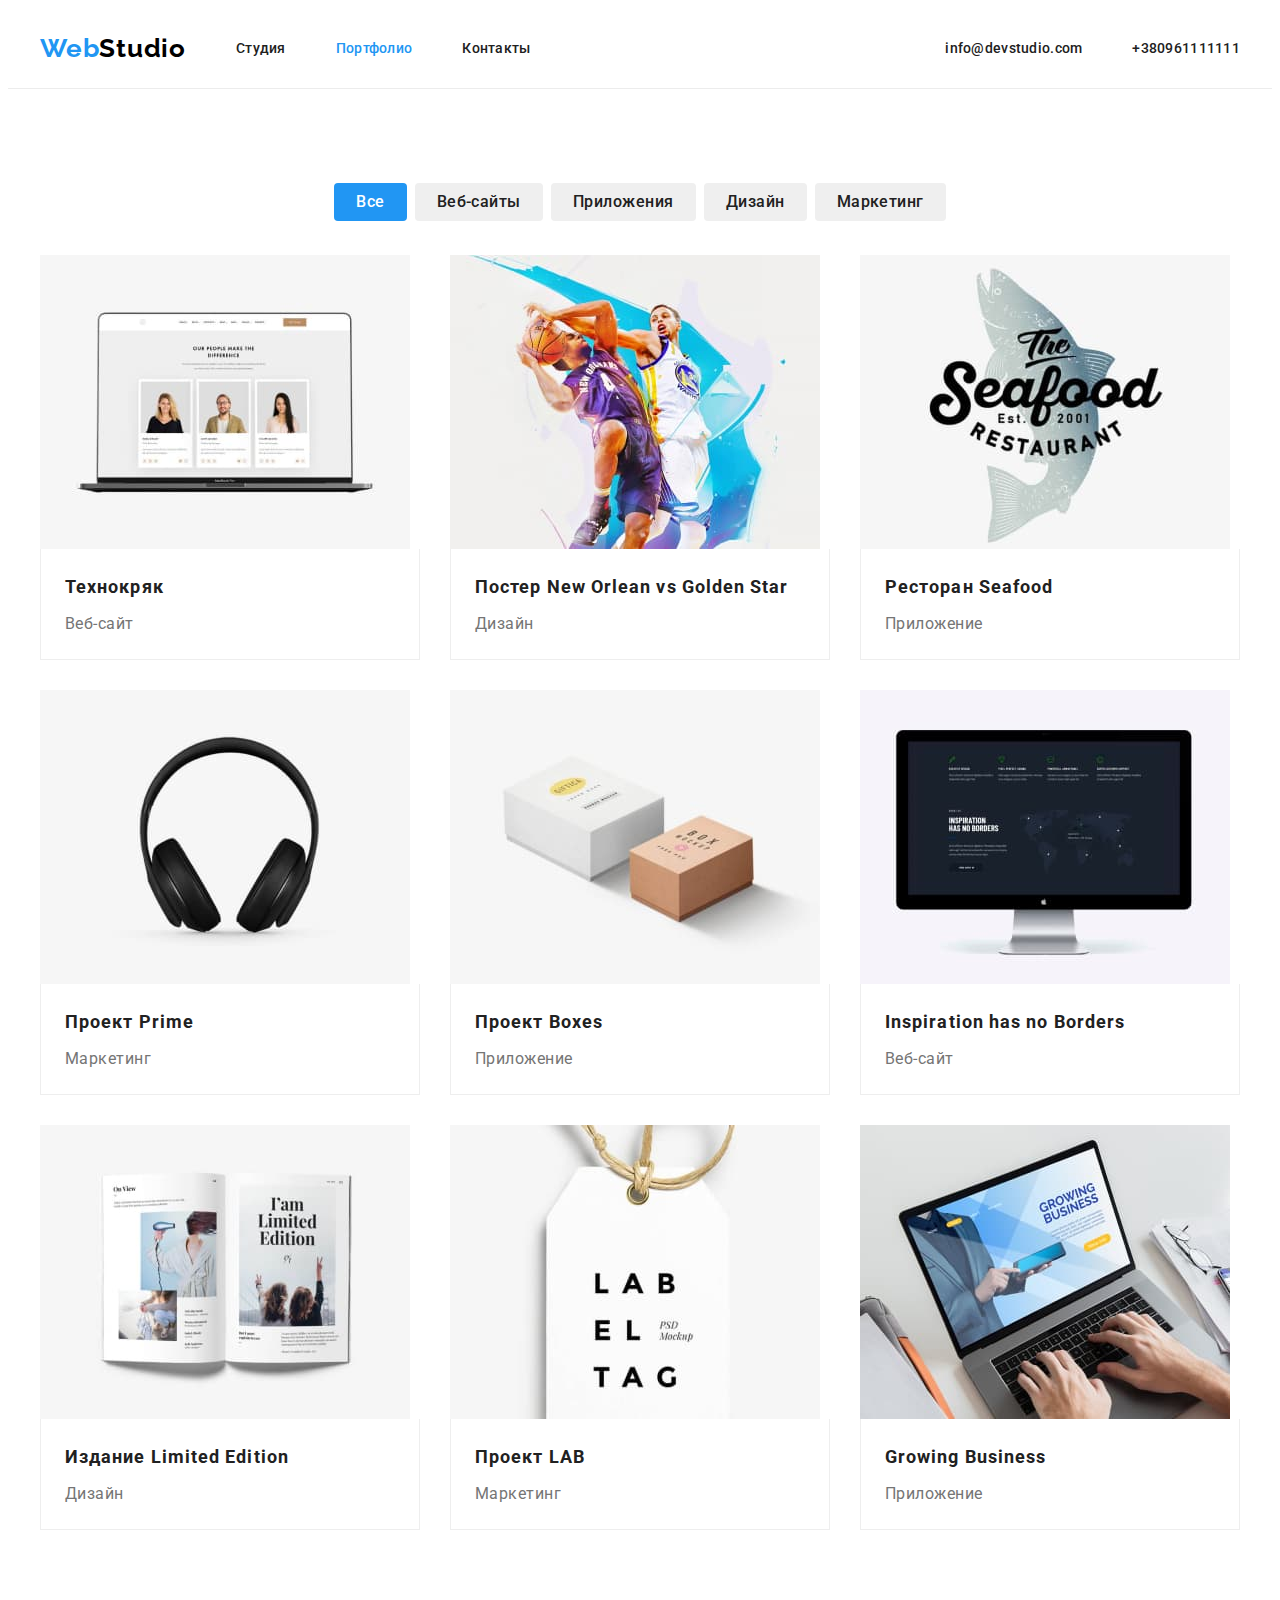
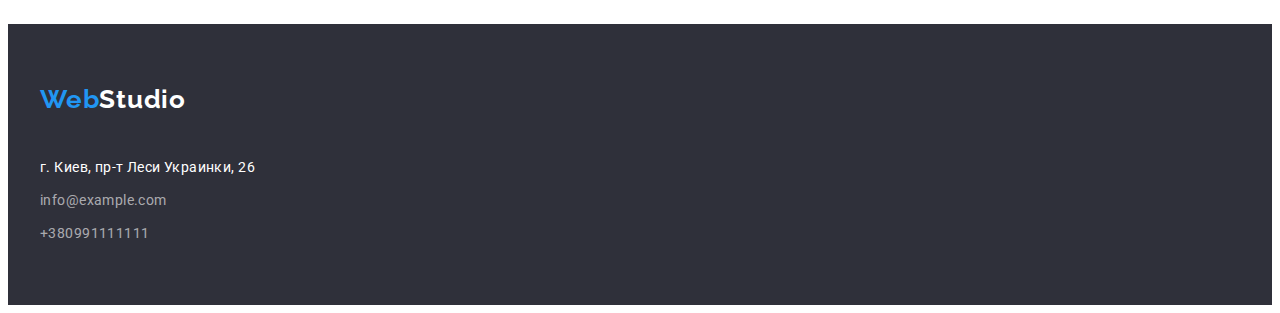
==== commit b5602b74: "edit with mentor" ====
--- a/portfolio.html
+++ b/portfolio.html
@@ -5,9 +5,13 @@
     <meta http-equiv="X-UA-Compatible" content="IE=edge" />
     <meta name="viewport" content="width=device-width, initial-scale=1.0" />
     <title>Portfolio</title>
-    <link rel="stylesheet" href="https://cdnjs.cloudflare.com/ajax/libs/modern-normalize/1.1.0/modern-normalize.min.css"
+    <link
+      rel="stylesheet"
+      href="https://cdnjs.cloudflare.com/ajax/libs/modern-normalize/1.1.0/modern-normalize.min.css"
       integrity="sha512-wpPYUAdjBVSE4KJnH1VR1HeZfpl1ub8YT/NKx4PuQ5NmX2tKuGu6U/JRp5y+Y8XG2tV+wKQpNHVUX03MfMFn9Q=="
-      crossorigin="anonymous" referrerpolicy="no-referrer" />
+      crossorigin="anonymous"
+      referrerpolicy="no-referrer"
+    />
     <link rel="preconnect" href="https://fonts.googleapis.com" />
     <link rel="preconnect" href="https://fonts.gstatic.com" crossorigin />
     <link
@@ -20,170 +24,171 @@
     <!-- Шапка -->
     <header class="header">
       <div class="container header-container">
-      <nav class="header-nav">
-        <a class="logo-accent logo" href="./index.html"
-          >Web<span class="logo-dark logo">Studio</span></a
-        >
+        <nav class="header-nav">
+          <a class="logo-accent logo" href="./index.html"
+            >Web<span class="logo-dark logo">Studio</span></a
+          >
+          <ul class="header-list list">
+            <li class="header-item">
+              <a class="header-link link" href="./index.html">Студия</a>
+            </li>
+            <li class="header-item">
+              <a
+                class="header-link header-link-current link"
+                href="./portfolio.html"
+                >Портфолио</a
+              >
+            </li>
+            <li class="header-item">
+              <a class="header-link link" href="#contacts">Контакты</a>
+            </li>
+          </ul>
+        </nav>
         <ul class="header-list list">
           <li class="header-item">
-            <a class="header-link link" href="./index.html">Студия</a>
-          </li>
-          <li class="header-item">
-            <a
-              class="header-link header-link-current link"
-              href="./portfolio.html"
-              >Портфолио</a
+            <a class="header-link link" href="emailto:info@devstudio.com"
+              >info@devstudio.com</a
             >
           </li>
           <li class="header-item">
-            <a class="header-link link" href="#contacts">Контакты</a>
+            <a class="header-link link" href="tel:+380961111111"
+              >+380961111111</a
+            >
           </li>
         </ul>
-      </nav>
-      <ul class="header-list list">
-        <li class="header-item">
-          <a class="header-link link" href="emailto:info@devstudio.com"
-            >info@devstudio.com</a
-          >
-        </li>
-        <li class="header-item">
-          <a class="header-link link" href="tel:+380961111111">+380961111111</a>
-        </li>
-      </ul>
       </div>
     </header>
     <main>
       <section class="section">
         <div class="container">
-        <h1 class="visually-hidden">Виды услуг</h1>
-        <ul class="filter-list list">
-          <li>
-            <button class="btn btn-link btn-link-current link" type="button">
-              Все
-            </button>
-          </li>
-          <li>
-            <button class="btn btn-link link" type="button">Веб-сайты</button>
-          </li>
-          <li>
-            <button class="btn btn-link link" type="button">Приложения</button>
-          </li>
-          <li>
-            <button class="btn btn-link link" type="button">Дизайн</button>
-          </li>
-          <li>
-            <button class="btn btn-link link" type="button">Маркетинг</button>
-          </li>
-        </ul>
-        <ul class="portfolio-list list card-set">
-          <li class="card-set-item">
-            <a class="link" href="">
+          <h1 class="visually-hidden">Виды услуг</h1>
+          <ul class="filter-list list">
+            <li>
+              <button class="btn btn-link btn-link-current link" type="button">
+                Все
+              </button>
+            </li>
+            <li>
+              <button class="btn btn-link link" type="button">Веб-сайты</button>
+            </li>
+            <li>
+              <button class="btn btn-link link" type="button">
+                Приложения
+              </button>
+            </li>
+            <li>
+              <button class="btn btn-link link" type="button">Дизайн</button>
+            </li>
+            <li>
+              <button class="btn btn-link link" type="button">Маркетинг</button>
+            </li>
+          </ul>
+          <ul class="portfolio-list list card-set">
+            <li class="card-set-item">
               <img
                 src="./img/img-hw02/img.jpg"
                 alt="работа команды"
                 width="370"
               />
               <div class="work-wrapper">
-              <h2 class="subtitle">Технокряк</h2>
-              <p class="subtitle-work">Веб-сайт</p>
-                  </a>
-                  </div>
-                  </li>
-                  <li class="card-set-item">
-                    <a class="link" href="">
-                      <img src="./img/img-hw02/img1.jpg" alt="постер NBA" width="370" />
-                      <div class="work-wrapper">
-                        <h2 class="subtitle">Постер New Orlean vs Golden Star</h2>
-                        <p class="subtitle-work">Дизайн</p> 
-                    </a>
-                    </div>
-                  </li>
-                  <li class="card-set-item">
-                    <a class="link" href="">
-                      <img src="./img/img-hw02/img2.jpg" alt="морской ресторан" width="370" />
-                      <div class="work-wrapper">
-                        <h2 class="subtitle">Ресторан Seafood</h2>
-                        <p class="subtitle-work">Приложение</p>
-                    </a>
-                    </div>
-                  </li>
-                  <li class="card-set-item">
-                    <a class="link" href="">
-                      <img src="./img/img-hw02/img3.jpg" alt="наушники" width="370" />
-                      <div class="work-wrapper">
-                        <h2 class="subtitle">Проект Prime</h2>
-                        <p class="subtitle-work">Маркетинг</p>
-                    </a>
-                    </div>
-                  </li>
-                  <li class="card-set-item">
-                    <a class="link" href="">
-                      <img src="./img/img-hw02/img4.jpg" alt="коробка для упаковки" width="370" />
-                      <div class="work-wrapper">
-                        <h2 class="subtitle">Проект Boxes</h2>
-                        <p class="subtitle-work">Приложение</p>
-                    </a>
-                    </div>
-                  </li>
-                  <li class="card-set-item">
-                    <a class="link" href="">
-                      <img src="./img/img-hw02/img5.jpg" alt="монитор с картами" width="370" />
-                      <div class="work-wrapper">
-                        <h2 class="subtitle">Inspiration has no Borders</h2>
-                        <p class="subtitle-work">Веб-сайт</p>
-                    </a>
-                    </div>
-                  </li>
-                  <li class="card-set-item">
-                    <a class="link" href="">
-                      <img src="./img/img-hw02/img6.jpg" alt="журнал" width="370" />
-                      <div class="work-wrapper">
-                        <h2 class="subtitle">Издание Limited Edition</h2>
-                        <p class="subtitle-work">Дизайн</p>
-                    </a>
-                    </div>
-                  </li>
-                  <li class="card-set-item">
-                    <a class="link" href="">
-                      <img src="./img/img-hw02/img7.jpg" alt="бирка" width="370" />
-                      <div class="work-wrapper">
-                        <h2 class="subtitle">Проект LAB</h2>
-                        <p class="subtitle-work">Маркетинг</p>
-                    </a>
-                    </div>
-                  </li>
-                  <li class="card-set-item">
-                    <a class="link" href="">
-                      <img src="./img/img-hw02/img8.jpg" alt="ноутбук" width="370" />
-                      <div class="work-wrapper">
-                        <h2 class="subtitle">Growing Business</h2>
-                        <p class="subtitle-work">Приложение</p>
-                    </a>
-                    </div>
-                  </li>
-                  </ul>
-                  </div>
-                </section>
-              </main>
-              <!--Футер-->
-              <footer class="dark-bg">
-                <div class="container footer-container">
-                  <a class="logo-accent logo" href="./index.html">Web<span class="logo-light logo">Studio</span></a>
-                  <address class="address">
-                    <p>г. Киев, пр-т Леси Украинки, 26</p>
-                    <ul class="contacts-list list">
-                      <li class="contacts-item">
-                        <a class="contacts-link link" href="emailto:info@example.com">info@example.com</a>
-                      </li>
-                      <li class="contacts-item">
-                        <a class="contacts-link link" href="tel:+380991111111">+380991111111</a>
-                      </li>
-                    </ul>
-                  </address>
-                </div>
-              </footer>
-            </body>
-            
-            </html>
-
-   
+                <h2 class="subtitle">Технокряк</h2>
+                <p class="subtitle-work">Веб-сайт</p>
+              </div>
+            </li>
+            <li class="card-set-item">
+              <img src="./img/img-hw02/img1.jpg" alt="постер NBA" width="370" />
+              <div class="work-wrapper">
+                <h2 class="subtitle">Постер New Orlean vs Golden Star</h2>
+                <p class="subtitle-work">Дизайн</p>
+              </div>
+            </li>
+            <li class="card-set-item">
+              <img
+                src="./img/img-hw02/img2.jpg"
+                alt="морской ресторан"
+                width="370"
+              />
+              <div class="work-wrapper">
+                <h2 class="subtitle">Ресторан Seafood</h2>
+                <p class="subtitle-work">Приложение</p>
+              </div>
+            </li>
+            <li class="card-set-item">
+              <img src="./img/img-hw02/img3.jpg" alt="наушники" width="370" />
+              <div class="work-wrapper">
+                <h2 class="subtitle">Проект Prime</h2>
+                <p class="subtitle-work">Маркетинг</p>
+              </div>
+            </li>
+            <li class="card-set-item">
+              <img
+                src="./img/img-hw02/img4.jpg"
+                alt="коробка для упаковки"
+                width="370"
+              />
+              <div class="work-wrapper">
+                <h2 class="subtitle">Проект Boxes</h2>
+                <p class="subtitle-work">Приложение</p>
+              </div>
+            </li>
+            <li class="card-set-item">
+              <img
+                src="./img/img-hw02/img5.jpg"
+                alt="монитор с картами"
+                width="370"
+              />
+              <div class="work-wrapper">
+                <h2 class="subtitle">Inspiration has no Borders</h2>
+                <p class="subtitle-work">Веб-сайт</p>
+              </div>
+            </li>
+            <li class="card-set-item">
+              <img src="./img/img-hw02/img6.jpg" alt="журнал" width="370" />
+              <div class="work-wrapper">
+                <h2 class="subtitle">Издание Limited Edition</h2>
+                <p class="subtitle-work">Дизайн</p>
+              </div>
+            </li>
+            <li class="card-set-item">
+              <img src="./img/img-hw02/img7.jpg" alt="бирка" width="370" />
+              <div class="work-wrapper">
+                <h2 class="subtitle">Проект LAB</h2>
+                <p class="subtitle-work">Маркетинг</p>
+              </div>
+            </li>
+            <li class="card-set-item">
+              <img src="./img/img-hw02/img8.jpg" alt="ноутбук" width="370" />
+              <div class="work-wrapper">
+                <h2 class="subtitle">Growing Business</h2>
+                <p class="subtitle-work">Приложение</p>
+              </div>
+            </li>
+          </ul>
+        </div>
+      </section>
+    </main>
+    <!--Футер-->
+    <footer class="dark-bg footer">
+      <div class="container">
+        <a class="logo-accent logo footer-logo" href="./index.html"
+          >Web<span class="logo-light logo footer-logo">Studio</span></a
+        >
+        <address class="address">
+          <p class="footer-address">г. Киев, пр-т Леси Украинки, 26</p>
+          <ul class="contacts-list list">
+            <li class="contacts-item">
+              <a class="contacts-link link" href="emailto:info@example.com"
+                >info@example.com</a
+              >
+            </li>
+            <li class="contacts-item">
+              <a class="contacts-link link" href="tel:+380991111111"
+                >+380991111111</a
+              >
+            </li>
+          </ul>
+        </address>
+      </div>
+    </footer>
+  </body>
+</html>
--- a/css/styles.css
+++ b/css/styles.css
@@ -95,19 +95,11 @@
 .header {
   color: var(--main-txt-cl);
   background-color: var(--light-bg-cl);
-  border: 1px solid #ececec;
-  border-top: none;
-  border-right: none;
-  border-left: none;
+  border-bottom: 1px solid #ececec;
 }
 
 /* logo */
 .logo {
-  display: flex;
-  align-items: center;
-  margin-right: 93px;
-  padding-top: 24px;
-  padding-bottom: 25px;
   font-weight: 700;
   font-size: 26px;
   line-height: calc(31 / 26);
@@ -131,8 +123,6 @@
 
 .header-container {
   display: flex;
-  align-items: center;
-  flex-direction: row;
   align-items: center;
 }
 
@@ -163,7 +153,6 @@
   color: var(--accent-txt-cl);
 }
 .header-phone {
-  margin-right: 40px;
   font-weight: 500;
   font-size: 14px;
   line-height: calc(16 / 14);
@@ -201,9 +190,18 @@
   text-transform: uppercase;
   color: var(--light-bg-cl);
 }
-
 .visually-hidden {
-  visibility: hidden;
+  position: absolute;
+  width: 1px;
+  height: 1px;
+  margin: -1px;
+  border: 0;
+  padding: 0;
+
+  white-space: nowrap;
+  clip-path: inset(100%);
+  clip: rect(0 0 0 0);
+  overflow: hidden;
 }
 /* Card set */
 .card-set {
@@ -219,20 +217,18 @@
 .section {
   padding-top: 94px;
   padding-bottom: 94px;
-  margin: 0;
 }
 
 .section-list {
   display: flex;
   gap: 30px;
   margin: 0;
-  padding-bottom: 94px;
-  flex-direction: row;
-  justify-content: center;
-}
-
+}
+.item {
+  width: 270px;
+}
 .section-title {
-  margin-bottom: 50px;
+  padding-bottom: 50px;
   font-weight: 700;
   font-size: 36px;
   line-height: calc(42 / 36);
@@ -240,9 +236,13 @@
   text-align: center;
   color: var(--main-txt-cl);
 }
+.doing-section {
+  padding-bottom: 94px;
+}
 .title {
   font-weight: 700;
   font-size: 14px;
+  margin-bottom: 50px;
   line-height: calc(16 / 14);
   letter-spacing: 0.03em;
   text-transform: uppercase;
@@ -261,7 +261,7 @@
 }
 .team-item {
   /* flex-basis: calc((100% - 30px * 3) / 4); */
-  margin: 15px;
+  margin-bottom: 10px;
   font-weight: 500;
   font-size: 16px;
   line-height: calc(19 / 16);
@@ -302,6 +302,9 @@
   border-top: none;
 }
 .subtitle {
+  margin-bottom: 4px;
+}
+.subtitle {
   font-weight: 700;
   font-size: 18px;
   line-height: calc(36 / 18);
@@ -379,12 +382,22 @@
   border-radius: 4px;
 }
 
-.footer-container {
+.footer {
   padding-top: 60px;
   padding-bottom: 60px;
 }
 .footer-logo {
-  display: flex;
-  align-items: baseline;
-  padding-bottom: 20px;
-}
+  display: inline-block;
+
+  margin-bottom: 20px;
+}
+
+.footer-address {
+  margin-bottom: 9px;
+}
+.contacts-item {
+  margin-bottom: 9px;
+}
+.contacts-item:last-child {
+  margin-bottom: 0;
+}
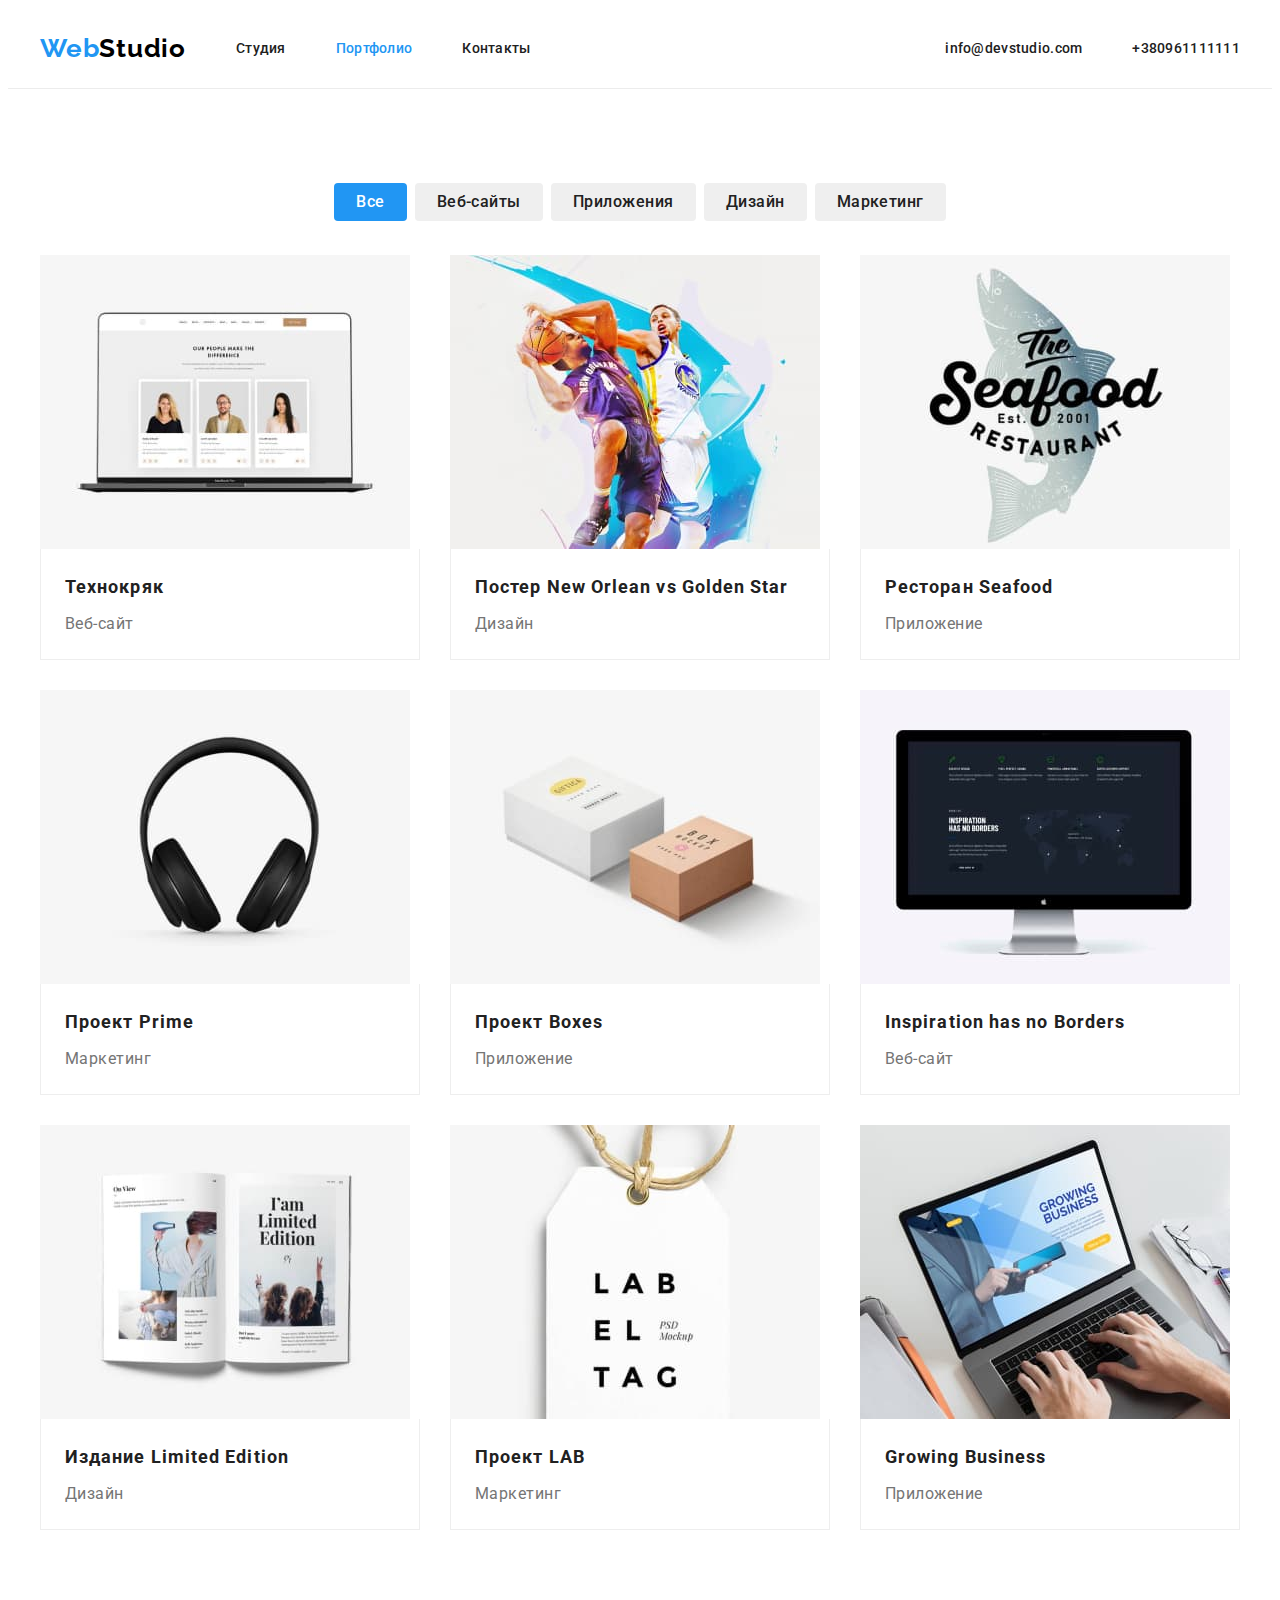
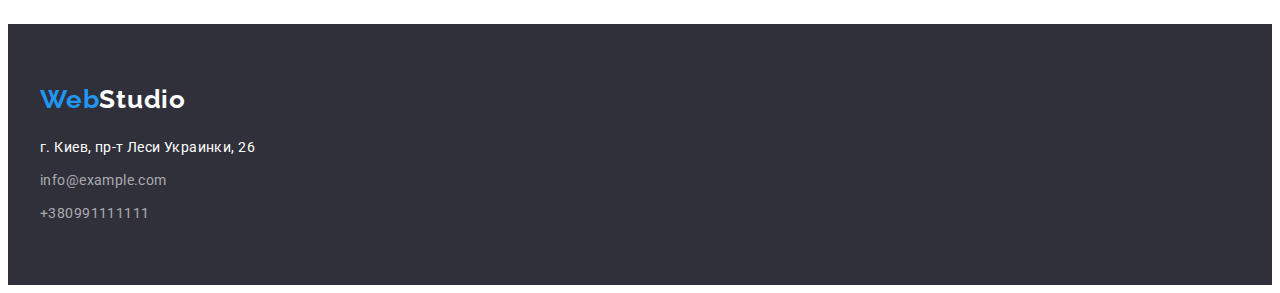
==== commit 7fb356b7: "edit" ====
--- a/portfolio.html
+++ b/portfolio.html
@@ -171,7 +171,7 @@
     <footer class="dark-bg footer">
       <div class="container">
         <a class="logo-accent logo footer-logo" href="./index.html"
-          >Web<span class="logo-light logo footer-logo">Studio</span></a
+          >Web<span class="logo-light logo">Studio</span></a
         >
         <address class="address">
           <p class="footer-address">г. Киев, пр-т Леси Украинки, 26</p>
--- a/css/styles.css
+++ b/css/styles.css
@@ -228,7 +228,7 @@
   width: 270px;
 }
 .section-title {
-  padding-bottom: 50px;
+  margin-bottom: 50px;
   font-weight: 700;
   font-size: 36px;
   line-height: calc(42 / 36);
@@ -242,7 +242,7 @@
 .title {
   font-weight: 700;
   font-size: 14px;
-  margin-bottom: 50px;
+  margin-bottom: 10px;
   line-height: calc(16 / 14);
   letter-spacing: 0.03em;
   text-transform: uppercase;
